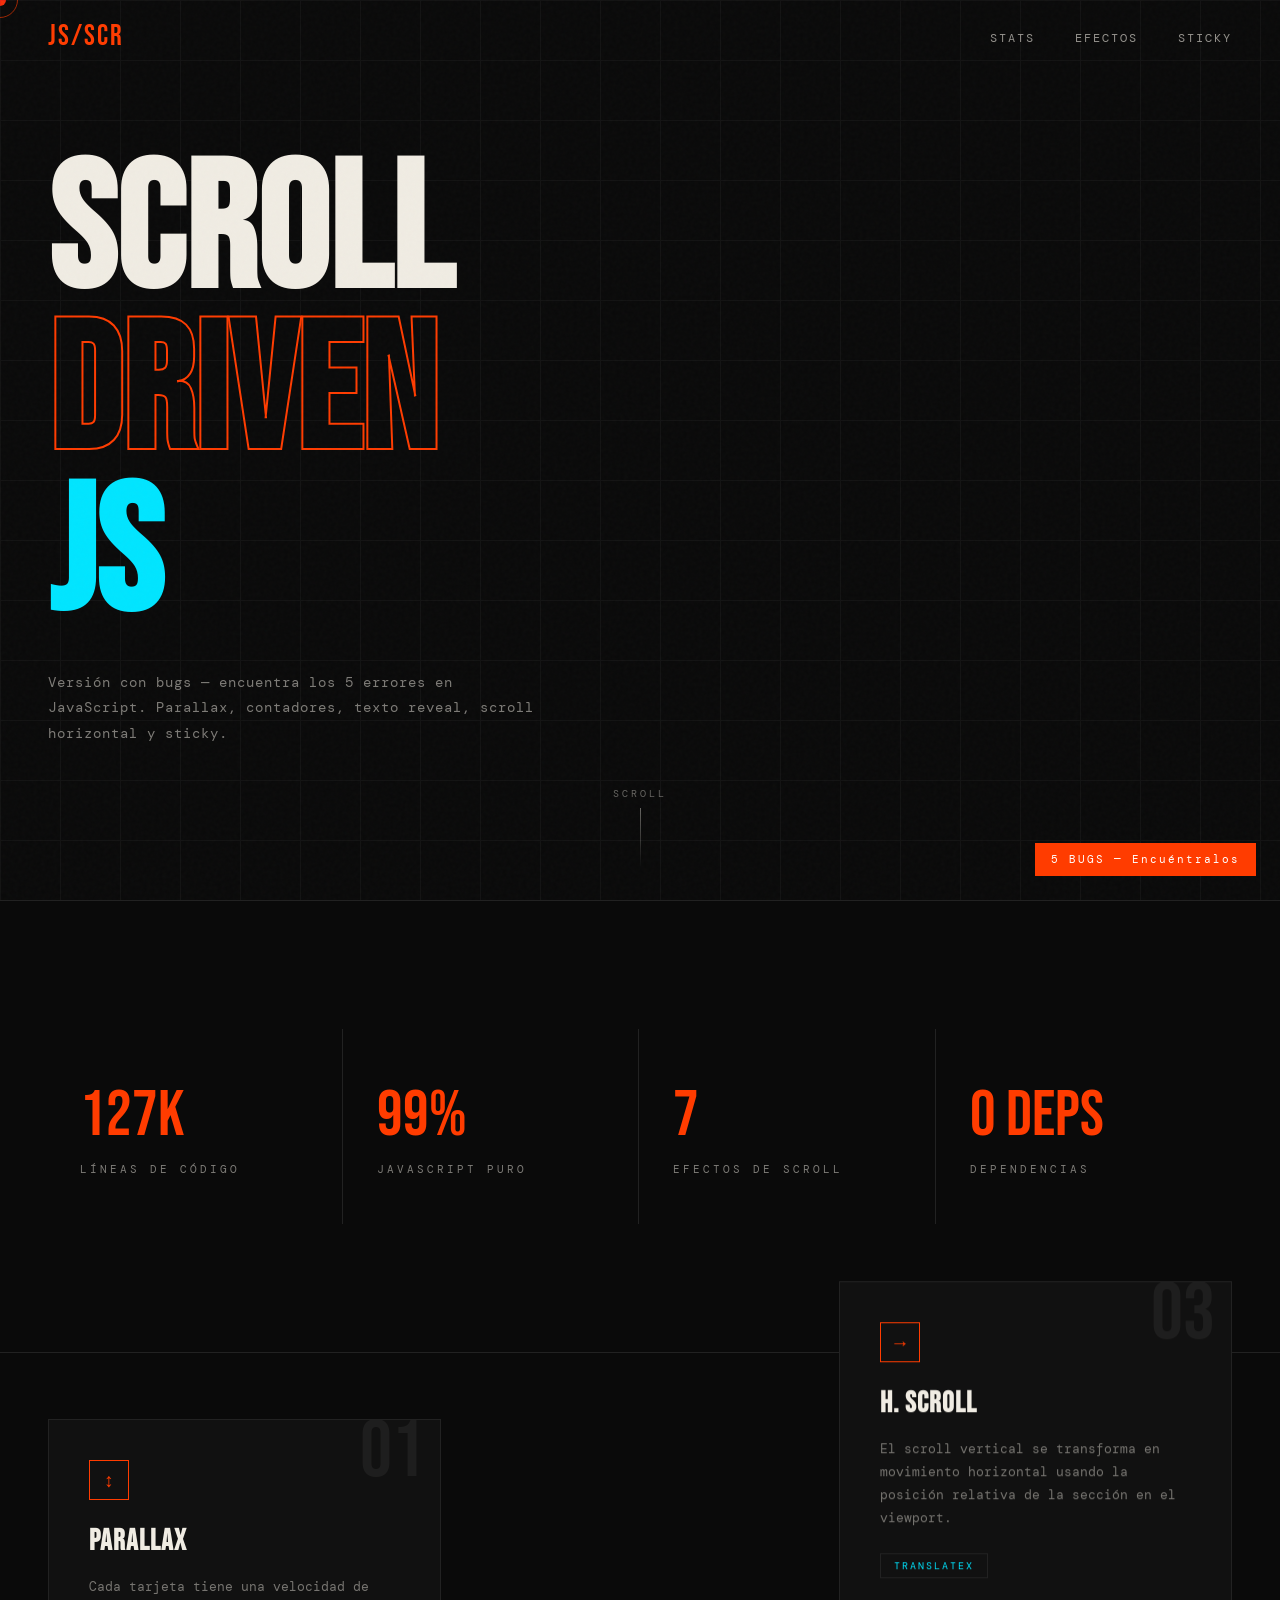
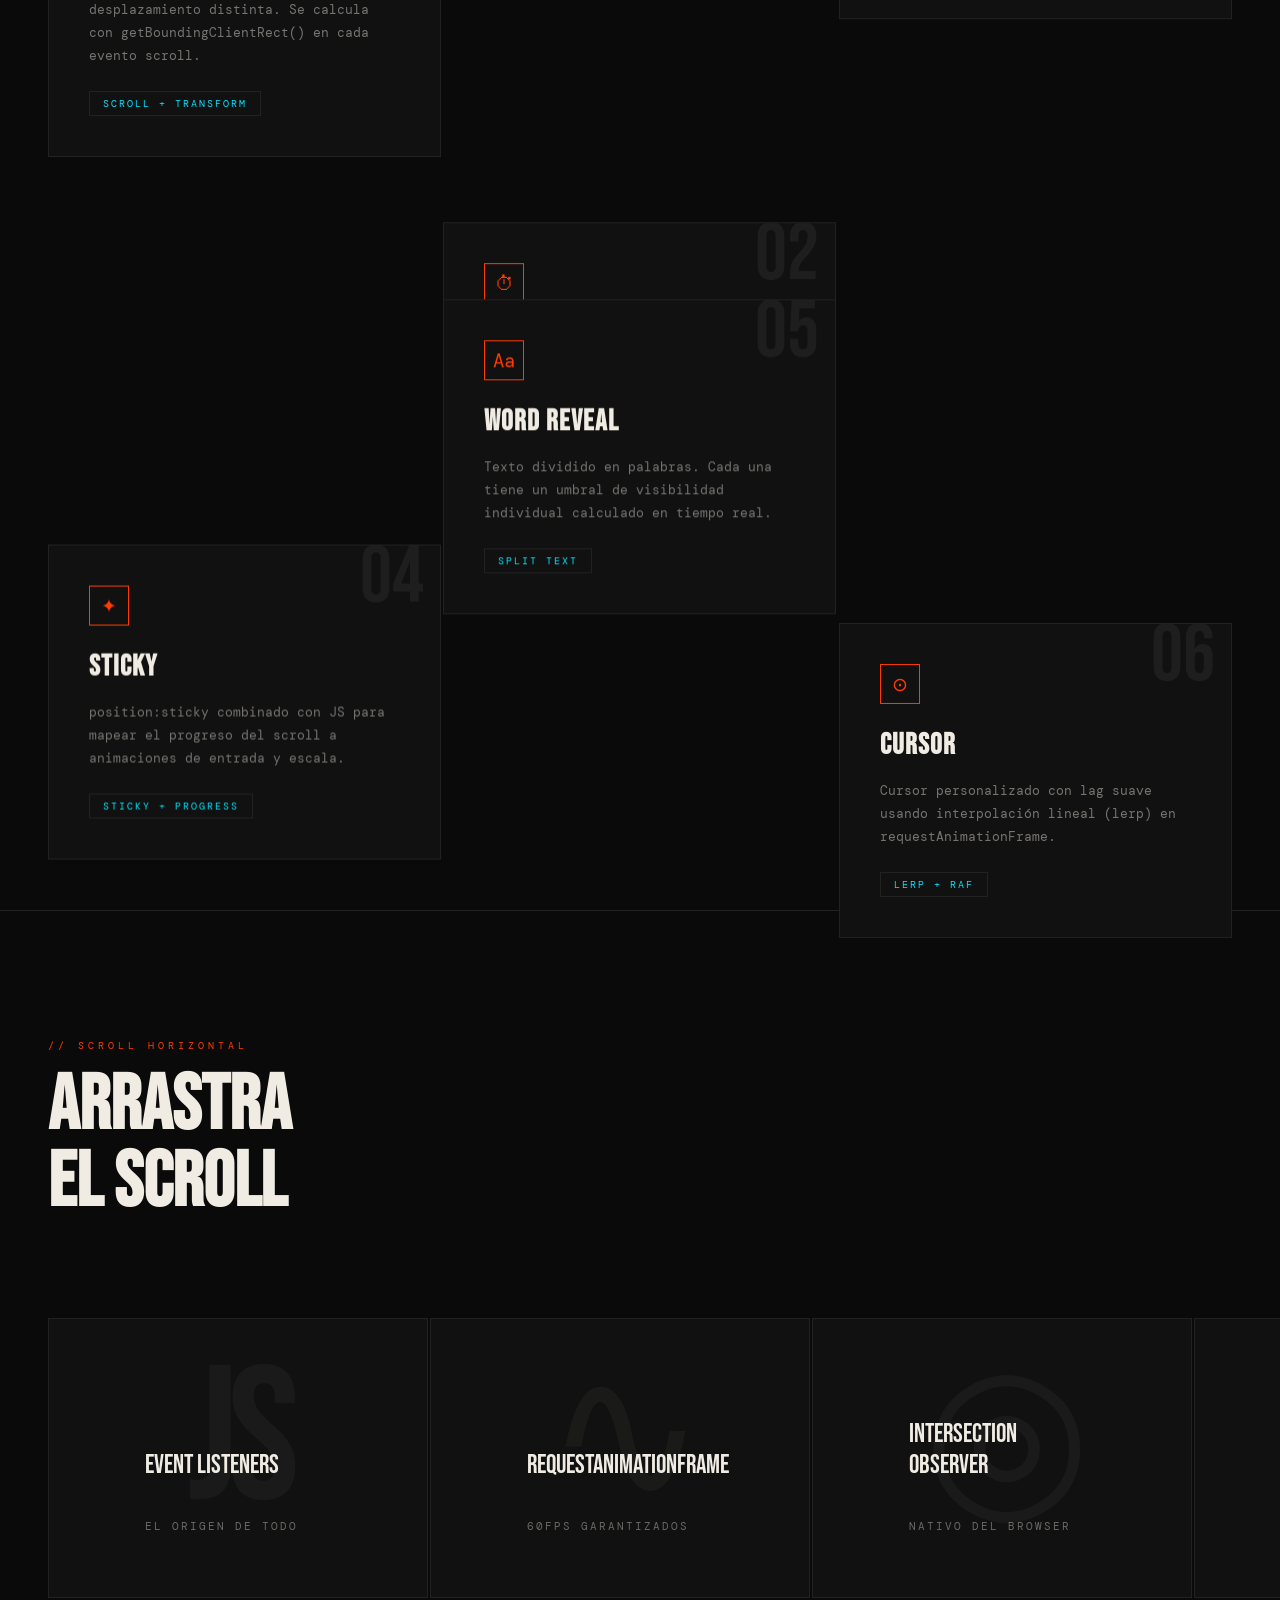
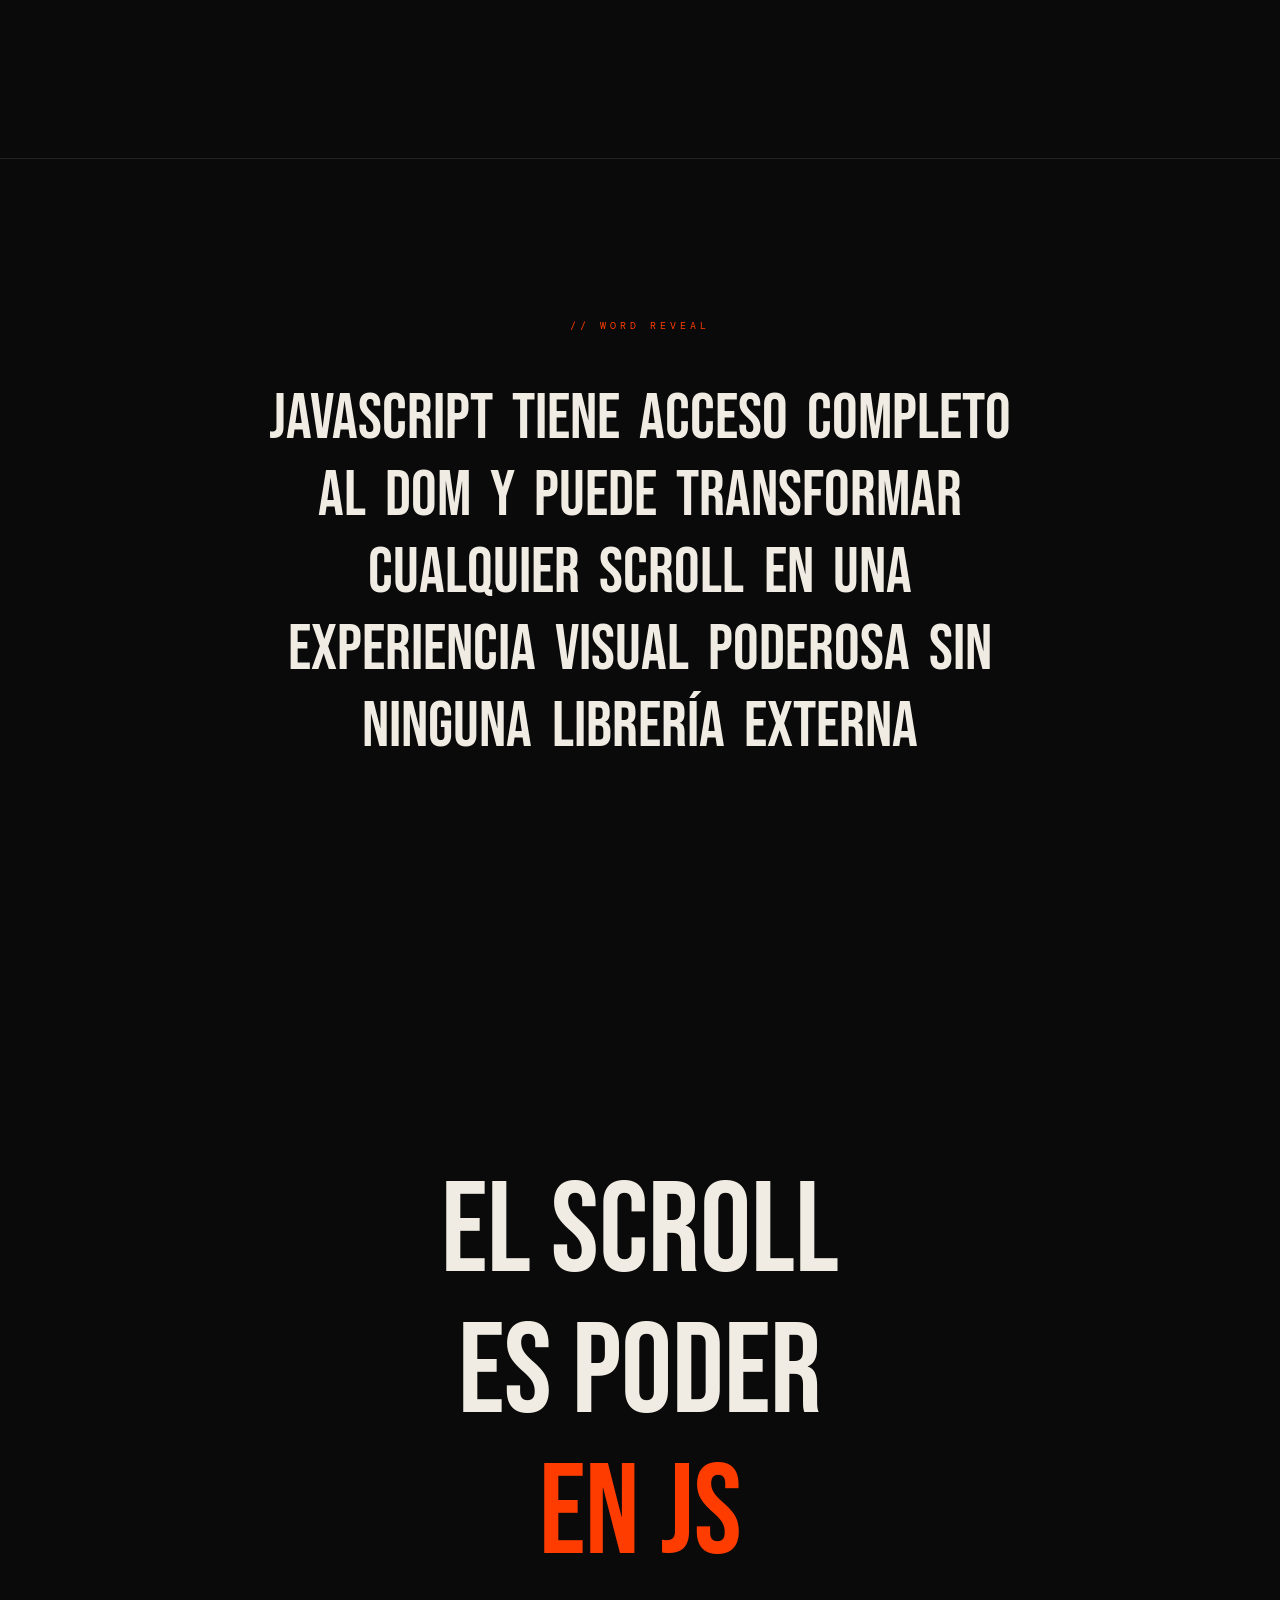
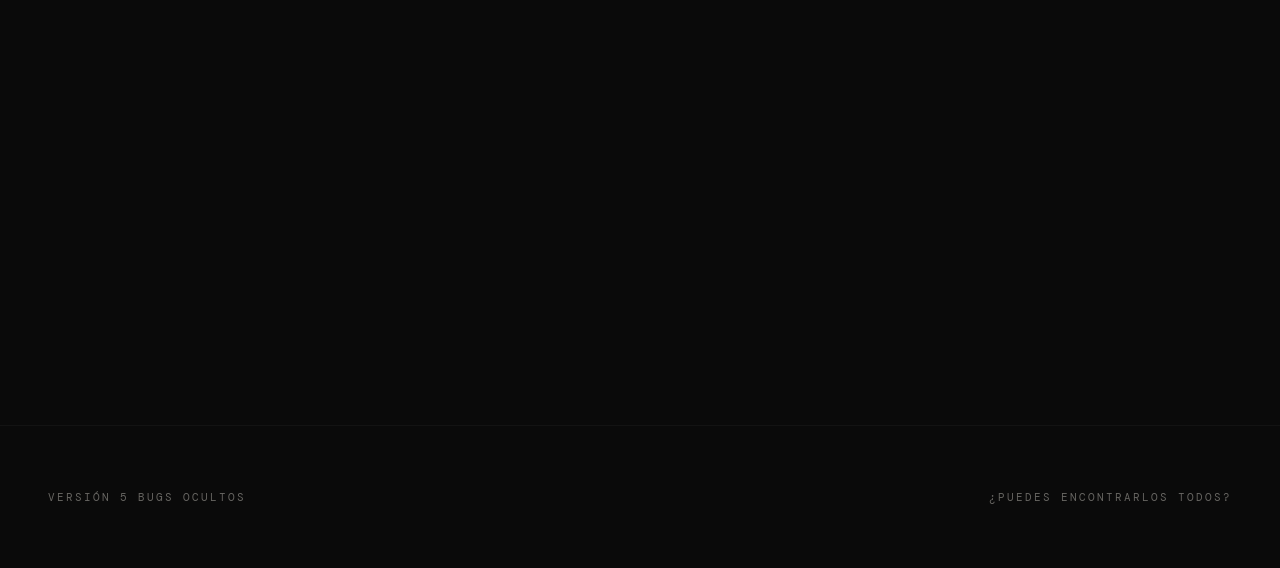
==== Debuggeo/index.html @ 30d0ae2c "AddFiles" ====
<!doctype html>
<html lang="es">
  <head>
    <meta charset="UTF-8" />
    <meta name="viewport" content="width=device-width, initial-scale=1.0" />
    <title>JS Scroll — Versión con Bugs</title>
    <link rel="stylesheet" href="style.css" />
    <link
      href="https://fonts.googleapis.com/css2?family=Bebas+Neue&family=DM+Mono:wght@300;400;500&display=swap"
      rel="stylesheet"
    />
  </head>
  <body>
    <div id="cursor"></div>
    <div id="cursor-ring"></div>
    <div id="progress-bar"></div>
    <div class="bug-badge">5 BUGS — Encuéntralos</div>

    <nav id="nav">
      <div class="nav-logo">JS/SCR</div>
      <div class="nav-links">
        <a href="#counters">Stats</a>
        <a href="#cards-section">Efectos</a>
        <a href="#sticky-section">Sticky</a>
      </div>
    </nav>

    <section id="hero">
      <div class="hero-bg-grid"></div>
      <h1 class="hero-title">
        <span class="line-1">SCROLL</span>
        <span class="line-2">DRIVEN</span>
        <span class="line-3">JS</span>
      </h1>
      <p class="hero-sub">
        Versión con bugs — encuentra los 5 errores en JavaScript. Parallax,
        contadores, texto reveal, scroll horizontal y sticky.
      </p>
      <div class="hero-scroll-hint">scroll</div>
    </section>

    <section id="counters">
      <div class="counter-item" data-target="128" data-suffix="K">
        <span class="counter-num">0</span>
        <span class="counter-label">Líneas de código</span>
      </div>
      <div class="counter-item" data-target="99" data-suffix="%">
        <span class="counter-num">0</span>
        <span class="counter-label">JavaScript puro</span>
      </div>
      <div class="counter-item" data-target="7" data-suffix="">
        <span class="counter-num">0</span>
        <span class="counter-label">Efectos de scroll</span>
      </div>
      <div class="counter-item" data-target="0" data-suffix=" deps">
        <span class="counter-num">0</span>
        <span class="counter-label">Dependencias</span>
      </div>
    </section>

    <section id="cards-section">
      <p class="section-label">// técnicas</p>
      <h2 class="section-title">LO QUE<br />VES AQUÍ</h2>
      <div class="cards-grid">
        <div class="card" data-parallax="-0.15">
          <span class="card-num">01</span>
          <div class="card-icon">↕</div>
          <h3 class="card-title">PARALLAX</h3>
          <p class="card-text">
            Cada tarjeta tiene una velocidad de desplazamiento distinta. Se
            calcula con getBoundingClientRect() en cada evento scroll.
          </p>
          <span class="card-tag">scroll + transform</span>
        </div>
        <div class="card" data-parallax="0.1">
          <span class="card-num">02</span>
          <div class="card-icon">⏱</div>
          <h3 class="card-title">CONTADORES</h3>
          <p class="card-text">
            Intersection Observer detecta cuando el elemento entra al viewport y
            dispara una animación de conteo con easing.
          </p>
          <span class="card-tag">IntersectionObserver</span>
        </div>
        <div class="card" data-parallax="-0.2">
          <span class="card-num">03</span>
          <div class="card-icon">→</div>
          <h3 class="card-title">H. SCROLL</h3>
          <p class="card-text">
            El scroll vertical se transforma en movimiento horizontal usando la
            posición relativa de la sección en el viewport.
          </p>
          <span class="card-tag">translateX</span>
        </div>

        <div class="card" data-parallax="0.05">
          <span class="card-num">04</span>
          <div class="card-icon">✦</div>
          <h3 class="card-title">STICKY</h3>
          <p class="card-text">
            position:sticky combinado con JS para mapear el progreso del scroll
            a animaciones de entrada y escala.
          </p>
          <span class="card-tag">sticky + progress</span>
        </div>

        <div class="card" data-parallax="-0.08">
          <span class="card-num">05</span>
          <div class="card-icon">Aa</div>
          <h3 class="card-title">WORD REVEAL</h3>
          <p class="card-text">
            Texto dividido en palabras. Cada una tiene un umbral de visibilidad
            individual calculado en tiempo real.
          </p>
          <span class="card-tag">split text</span>
        </div>
        <div class="card" data-parallax="0.18">
          <span class="card-num">06</span>
          <div class="card-icon">⊙</div>
          <h3 class="card-title">CURSOR</h3>
          <p class="card-text">
            Cursor personalizado con lag suave usando interpolación lineal
            (lerp) en requestAnimationFrame.
          </p>
          <span class="card-tag">lerp + RAF</span>
        </div>
      </div>
    </section>

    <section id="horizontal-section">
      <div>
        <p class="section-label">// scroll horizontal</p>
        <h2 class="section-title">ARRASTRA<br />EL SCROLL</h2>
      </div>
      <div class="h-scroll-container" id="hscroll">
        <div class="h-card">
          <div class="h-card-bg">JS</div>
          <div class="h-card-title">EVENT LISTENERS</div>
          <div class="h-card-sub">El origen de todo</div>
        </div>
        <div class="h-card">
          <div class="h-card-bg">∿</div>
          <div class="h-card-title">REQUESTANIMATIONFRAME</div>
          <div class="h-card-sub">60fps garantizados</div>
        </div>
        <div class="h-card">
          <div class="h-card-bg">◎</div>
          <div class="h-card-title">INTERSECTION OBSERVER</div>
          <div class="h-card-sub">Nativo del browser</div>
        </div>
        <div class="h-card">
          <div class="h-card-bg">XY</div>
          <div class="h-card-title">getBoundingClientRect</div>
          <div class="h-card-sub">Posición exacta</div>
        </div>
        <div class="h-card">
          <div class="h-card-bg">⟳</div>
          <div class="h-card-title">LERP INTERPOLATION</div>
          <div class="h-card-sub">Movimiento suave</div>
        </div>
        <div class="h-card">
          <div class="h-card-bg">%</div>
          <div class="h-card-title">SCROLL PROGRESS</div>
          <div class="h-card-sub">0 → 1 normalizado</div>
        </div>
        <div class="h-card">
          <div class="h-card-bg">CSS</div>
          <div class="h-card-title">CSS CUSTOM PROPS</div>
          <div class="h-card-sub">JS → CSS variables</div>
        </div>
      </div>
    </section>

    <section id="reveal-section">
      <p class="section-label" style="margin-bottom: 3rem">// word reveal</p>
      <div id="reveal-text"></div>
    </section>

    <section id="sticky-section">
      <div class="sticky-inner">
        <div class="sticky-bg-circle" id="sticky-circle"></div>
        <div class="sticky-text">
          <span class="sticky-line" id="sline1">EL SCROLL</span>
          <span class="sticky-line" id="sline2">ES PODER</span>
          <span class="sticky-line" id="sline3" style="color: var(--accent)"
            >EN JS</span
          >
        </div>
      </div>
    </section>

    <footer>
      <span>Versión 5 bugs ocultos</span>
      <span>¿Puedes encontrarlos todos?</span>
    </footer>

    <script src="script.js"></script>
  </body>
</html>
---- Debuggeo/style.css ----
:root {
    --bg: #0a0a0a;
    --fg: #f0ece3;
    --accent: #ff3c00;
    --accent2: #00e5ff;
    --card: #111;
    --border: #222;
    --mono: 'DM Mono', monospace;
    --display: 'Bebas Neue', sans-serif;
}

*,
*::before,
*::after {
    box-sizing: border-box;
    margin: 0;
    padding: 0;
}

html {
    scroll-behavior: smooth;
}

body {
    background: var(--bg);
    color: var(--fg);
    font-family: var(--mono);
    font-size: 14px;
    overflow-x: hidden;
    cursor: none;
}

#cursor {
    position: fixed;
    width: 12px;
    height: 12px;
    background: var(--accent);
    border-radius: 50%;
    pointer-events: none;
    z-index: 9999;
    transform: translate(-50%, -50%);
    transition: width 0.2s, height 0.2s, background 0.2s;
    mix-blend-mode: difference;
}

#cursor-ring {
    position: fixed;
    width: 36px;
    height: 36px;
    border: 1px solid var(--accent);
    border-radius: 50%;
    pointer-events: none;
    z-index: 9998;
    transform: translate(-50%, -50%);
    transition: all 0.12s ease-out;
    opacity: 0.6;
}

::-webkit-scrollbar {
    width: 3px;
}

::-webkit-scrollbar-track {
    background: var(--bg);
}

::-webkit-scrollbar-thumb {
    background: var(--accent);
}

#progress-bar {
    position: fixed;
    top: 0;
    left: 0;
    height: 3px;
    width: 0%;
    background: linear-gradient(90deg, var(--accent), var(--accent2));
    z-index: 1000;
    transition: width 0.05s linear;
}

nav {
    position: fixed;
    top: 0;
    left: 0;
    right: 0;
    padding: 1.2rem 3rem;
    display: flex;
    justify-content: space-between;
    align-items: center;
    z-index: 100;
    transition: background 0.4s, backdrop-filter 0.4s;
}

nav.scrolled {
    background: rgba(10, 10, 10, 0.85);
    backdrop-filter: blur(12px);
    border-bottom: 1px solid var(--border);
}

.nav-logo {
    font-family: var(--display);
    font-size: 1.8rem;
    letter-spacing: 2px;
    color: var(--accent);
}

.nav-links a {
    color: var(--fg);
    text-decoration: none;
    margin-left: 2rem;
    font-size: 0.75rem;
    letter-spacing: 2px;
    text-transform: uppercase;
    opacity: 0.6;
    transition: opacity 0.2s;
}

.nav-links a:hover {
    opacity: 1;
}

#hero {
    height: 100vh;
    display: flex;
    flex-direction: column;
    justify-content: center;
    padding: 0 3rem;
    position: relative;
    overflow: hidden;
}

#horizontal-section div {
    padding: 0 3rem 2rem;
}

.hero-bg-grid {
    position: absolute;
    inset: 0;
    background-image:
        linear-gradient(var(--border) 1px, transparent 1px),
        linear-gradient(90deg, var(--border) 1px, transparent 1px);
    background-size: 60px 60px;
    opacity: 0.4;
}

.hero-title {
    font-family: var(--display);
    font-size: clamp(5rem, 14vw, 14rem);
    line-height: 0.9;
    position: relative;
    z-index: 1;
    will-change: transform;
}

.hero-title span {
    display: block;
}

.hero-title .line-1 {
    color: var(--fg);
}

.hero-title .line-2 {
    color: var(--accent);
    -webkit-text-stroke: 2px var(--accent);
    color: transparent;
}

.hero-title .line-3 {
    color: var(--accent2);
}

.hero-sub {
    position: relative;
    z-index: 1;
    margin-top: 2rem;
    max-width: 500px;
    opacity: 0.5;
    line-height: 1.8;
    letter-spacing: 1px;
}

.hero-scroll-hint {
    position: absolute;
    bottom: 2rem;
    left: 50%;
    transform: translateX(-50%);
    display: flex;
    flex-direction: column;
    align-items: center;
    gap: 0.5rem;
    opacity: 0.4;
    font-size: 0.65rem;
    letter-spacing: 3px;
    text-transform: uppercase;
    animation: bounce 2s infinite;
    z-index: 1;
}

.hero-scroll-hint::after {
    content: '';
    width: 1px;
    height: 60px;
    background: linear-gradient(var(--fg), transparent);
}

@keyframes bounce {

    0%,
    100% {
        transform: translateX(-50%) translateY(0);
    }

    50% {
        transform: translateX(-50%) translateY(8px);
    }
}

#counters {
    padding: 8rem 3rem;
    display: grid;
    grid-template-columns: repeat(4, 1fr);
    gap: 2px;
    border-top: 1px solid var(--border);
    border-bottom: 1px solid var(--border);
}

.counter-item {
    padding: 3rem 2rem;
    border-right: 1px solid var(--border);
    opacity: 0;
    transform: translateY(40px);
    transition: opacity 0.6s, transform 0.6s;
}

.counter-item:last-child {
    border-right: none;
}

.counter-item.visible {
    opacity: 1;
    transform: translateY(0);
}

.counter-num {
    font-family: var(--display);
    font-size: 4rem;
    color: var(--accent);
    display: block;
}

.counter-label {
    font-size: 0.7rem;
    letter-spacing: 3px;
    text-transform: uppercase;
    opacity: 0.5;
    margin-top: 0.5rem;
    display: block;
}

#cards-section {
    padding: 8rem 3rem;
    position: relative;
}

.section-label {
    font-size: 0.65rem;
    letter-spacing: 4px;
    text-transform: uppercase;
    color: var(--accent);
    margin-bottom: 1rem;
}

.section-title {
    font-family: var(--display);
    font-size: clamp(2.5rem, 6vw, 5rem);
    line-height: 1;
    margin-bottom: 4rem;
}

.cards-grid {
    display: grid;
    grid-template-columns: repeat(3, 1fr);
    gap: 2px;
}

.card {
    background: var(--card);
    border: 1px solid var(--border);
    padding: 2.5rem;
    position: relative;
    overflow: hidden;
    will-change: transform;
    transition: border-color 0.3s;
}

.card::before {
    content: '';
    position: absolute;
    inset: 0;
    background: linear-gradient(135deg, var(--accent) 0%, transparent 60%);
    opacity: 0;
    transition: opacity 0.4s;
}

.card:hover {
    border-color: var(--accent);
}

.card:hover::before {
    opacity: 0.05;
}

.card-num {
    font-family: var(--display);
    font-size: 5rem;
    opacity: 0.06;
    position: absolute;
    top: -0.5rem;
    right: 1rem;
    line-height: 1;
}

.card-icon {
    width: 40px;
    height: 40px;
    border: 1px solid var(--accent);
    display: flex;
    align-items: center;
    justify-content: center;
    color: var(--accent);
    font-size: 1.2rem;
    margin-bottom: 1.5rem;
}

.card-title {
    font-family: var(--display);
    font-size: 1.8rem;
    margin-bottom: 1rem;
    letter-spacing: 1px;
}

.card-text {
    opacity: 0.45;
    line-height: 1.8;
    font-size: 0.8rem;
}

.card-tag {
    display: inline-block;
    margin-top: 1.5rem;
    padding: 0.3rem 0.8rem;
    border: 1px solid var(--border);
    font-size: 0.65rem;
    letter-spacing: 2px;
    text-transform: uppercase;
    color: var(--accent2);
}

#horizontal-section {
    padding: 8rem 0;
    overflow: hidden;
    border-top: 1px solid var(--border);
    border-bottom: 1px solid var(--border);
}

.h-scroll-container {
    display: flex;
    gap: 2px;
    will-change: transform;
}

.h-card {
    flex: 0 0 380px;
    height: 280px;
    background: var(--card);
    border: 1px solid var(--border);
    display: flex;
    flex-direction: column;
    justify-content: flex-end;
    padding: 2rem;
    position: relative;
    overflow: hidden;
}

.h-card-bg {
    position: absolute;
    inset: 0;
    font-family: var(--display);
    font-size: 12rem;
    display: flex;
    align-items: center;
    justify-content: center;
    opacity: 0.04;
    letter-spacing: -10px;
    line-height: 1;
}

.h-card-title {
    font-family: var(--display);
    font-size: 1.6rem;
    position: relative;
    z-index: 1;
}

.h-card-sub {
    font-size: 0.7rem;
    letter-spacing: 2px;
    opacity: 0.4;
    margin-top: 0.4rem;
    position: relative;
    z-index: 1;
    text-transform: uppercase;
}

#reveal-section {
    padding: 10rem 3rem;
    max-width: 900px;
    margin: 0 auto;
    text-align: center;
}

.reveal-word {
    display: inline-block;
    font-family: var(--display);
    font-size: clamp(2rem, 5vw, 4.5rem);
    opacity: 0.1;
    transform: translateY(20px);
    transition: opacity 0.5s, transform 0.5s, color 0.5s;
    margin: 0 0.15em;
}

.reveal-word.lit {
    opacity: 1;
    transform: translateY(0);
    color: var(--fg);
}

.reveal-word.lit.highlight {
    color: var(--accent);
}

#sticky-section {
    height: 300vh;
    position: relative;
}

.sticky-inner {
    position: sticky;
    top: 0;
    height: 100vh;
    display: flex;
    align-items: center;
    justify-content: center;
    overflow: hidden;
}

.sticky-text {
    font-family: var(--display);
    font-size: clamp(3rem, 10vw, 9rem);
    text-align: center;
    line-height: 1.1;
    position: relative;
    z-index: 1;
}

.sticky-line {
    display: block;
    transform: translateX(-120px);
    opacity: 0;
    transition: transform 0.8s cubic-bezier(0.16, 1, 0.3, 1), opacity 0.8s;
}

.sticky-line:nth-child(2) {
    transform: translateX(120px);
    transition-delay: 0.1s;
}

.sticky-line:nth-child(3) {
    transition-delay: 0.2s;
}

.sticky-line.in {
    transform: translateX(0);
    opacity: 1;
}

.sticky-bg-circle {
    position: absolute;
    width: 600px;
    height: 600px;
    border-radius: 50%;
    background: radial-gradient(circle, rgba(255, 60, 0, 0.08) 0%, transparent 70%);
    pointer-events: none;
    transform: scale(0);
    transition: transform 1s cubic-bezier(0.34, 1.56, 0.64, 1);
}

.sticky-bg-circle.grow {
    transform: scale(1);
}

footer {
    padding: 4rem 3rem;
    border-top: 1px solid var(--border);
    display: flex;
    justify-content: space-between;
    align-items: center;
    opacity: 0.4;
    font-size: 0.7rem;
    letter-spacing: 2px;
    text-transform: uppercase;
}

body::after {
    content: '';
    position: fixed;
    inset: 0;
    background-image: url("data:image/svg+xml,%3Csvg viewBox='0 0 256 256' xmlns='http://www.w3.org/2000/svg'%3E%3Cfilter id='noise'%3E%3CfeTurbulence type='fractalNoise' baseFrequency='0.9' numOctaves='4' stitchTiles='stitch'/%3E%3C/filter%3E%3Crect width='100%25' height='100%25' filter='url(%23noise)' opacity='1'/%3E%3C/svg%3E");
    opacity: 0.025;
    pointer-events: none;
    z-index: 9990;
}

/* esta parte aunque se llama bug no es un bug joven aprendiz :) */
.bug-badge {
    position: fixed;
    bottom: 1.5rem;
    right: 1.5rem;
    background: var(--accent);
    color: white;
    font-family: var(--mono);
    font-size: 0.7rem;
    padding: 0.6rem 1rem;
    letter-spacing: 2px;
    z-index: 10000;
    cursor: default;
}

@media (max-width: 768px) {
    #counters {
        grid-template-columns: repeat(2, 1fr);
    }

    .cards-grid {
        grid-template-columns: 1fr;
    }

    nav {
        padding: 1rem 1.5rem;
    }

    #hero,
    #cards-section {
        padding-left: 1.5rem;
        padding-right: 1.5rem;
    }
}
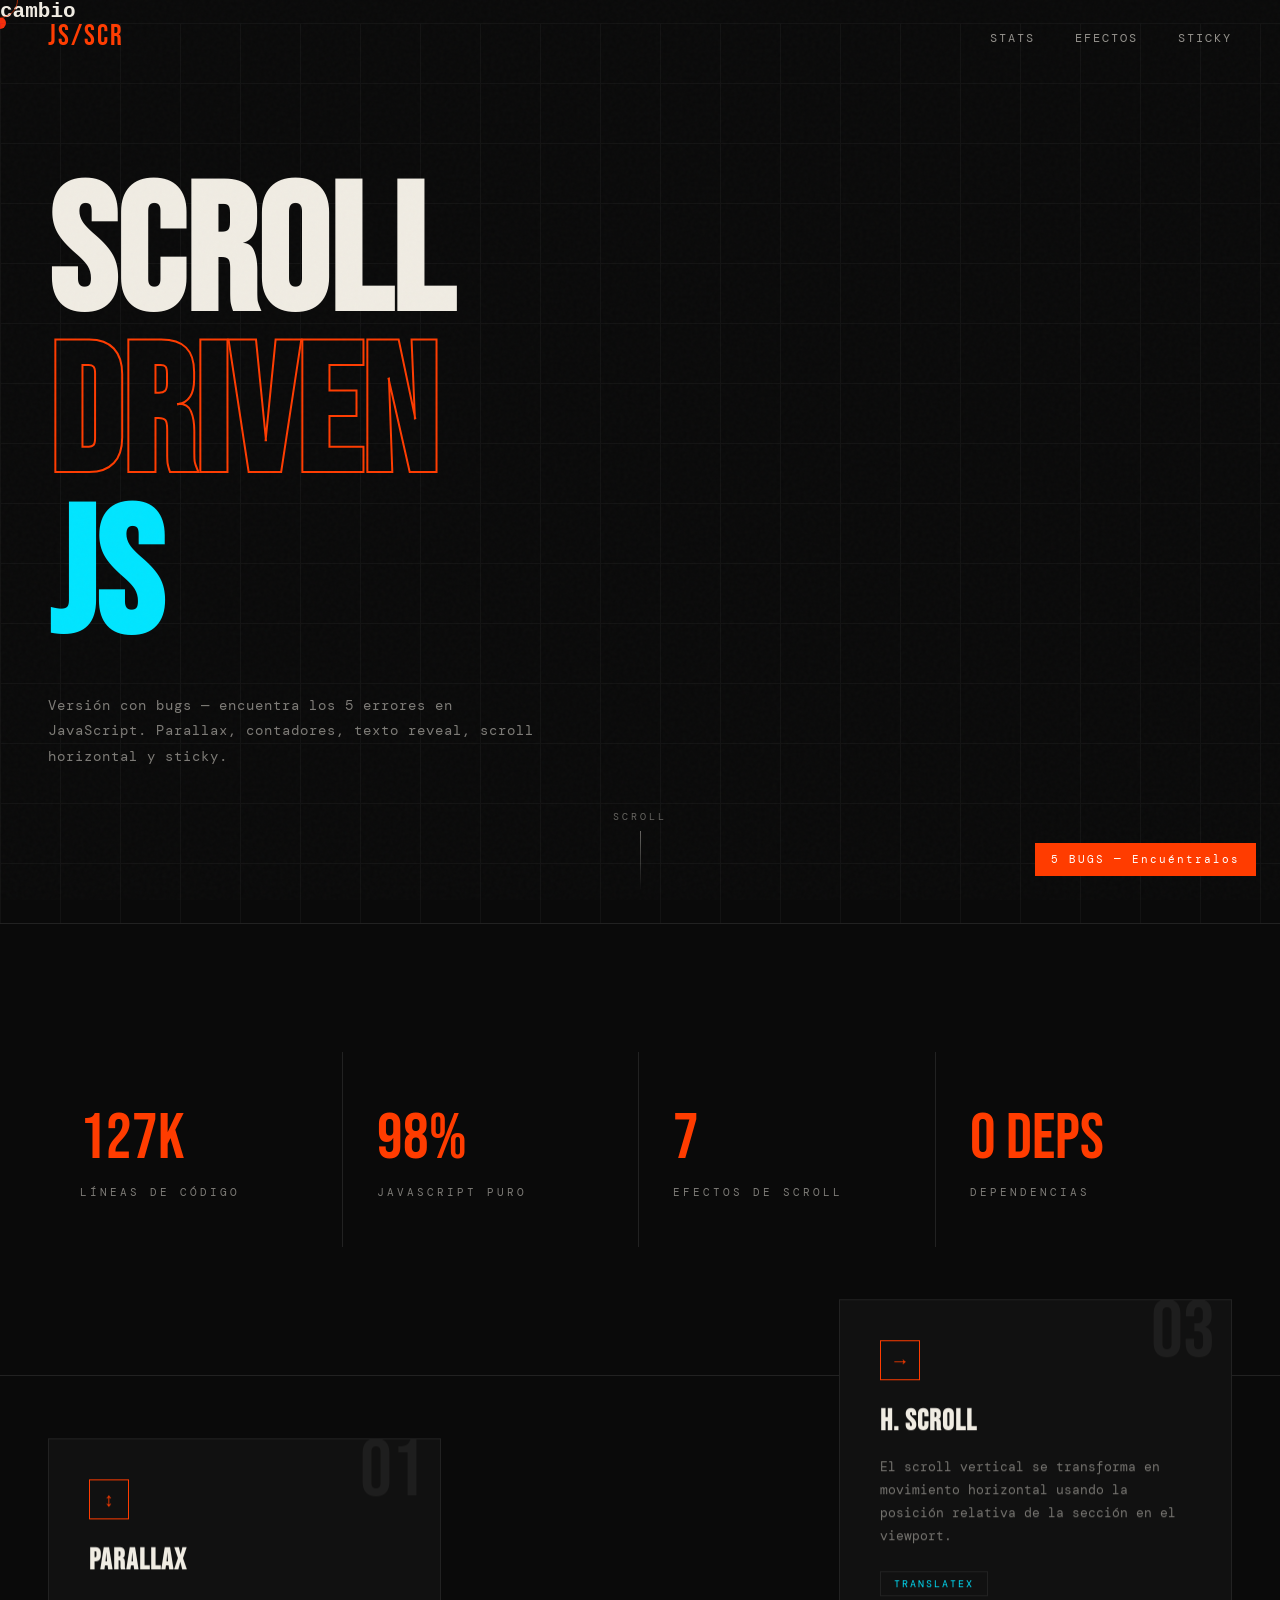
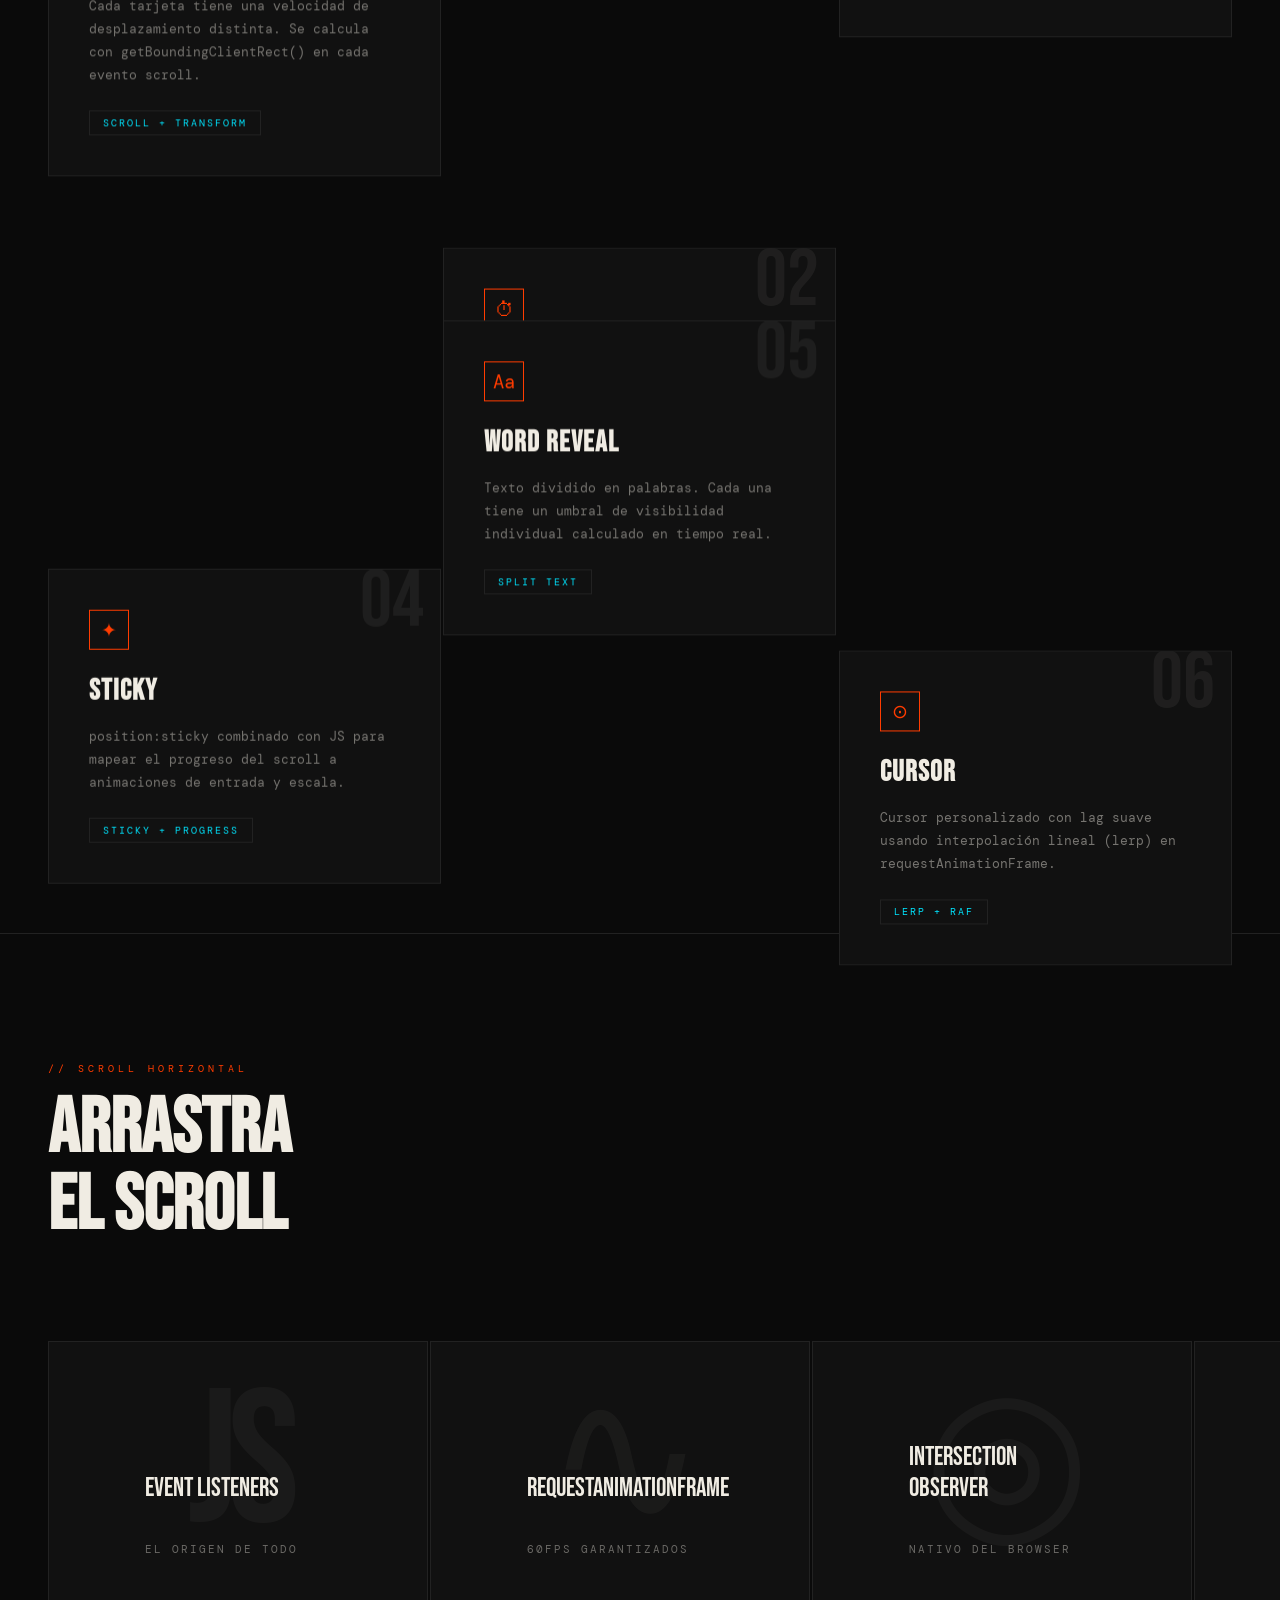
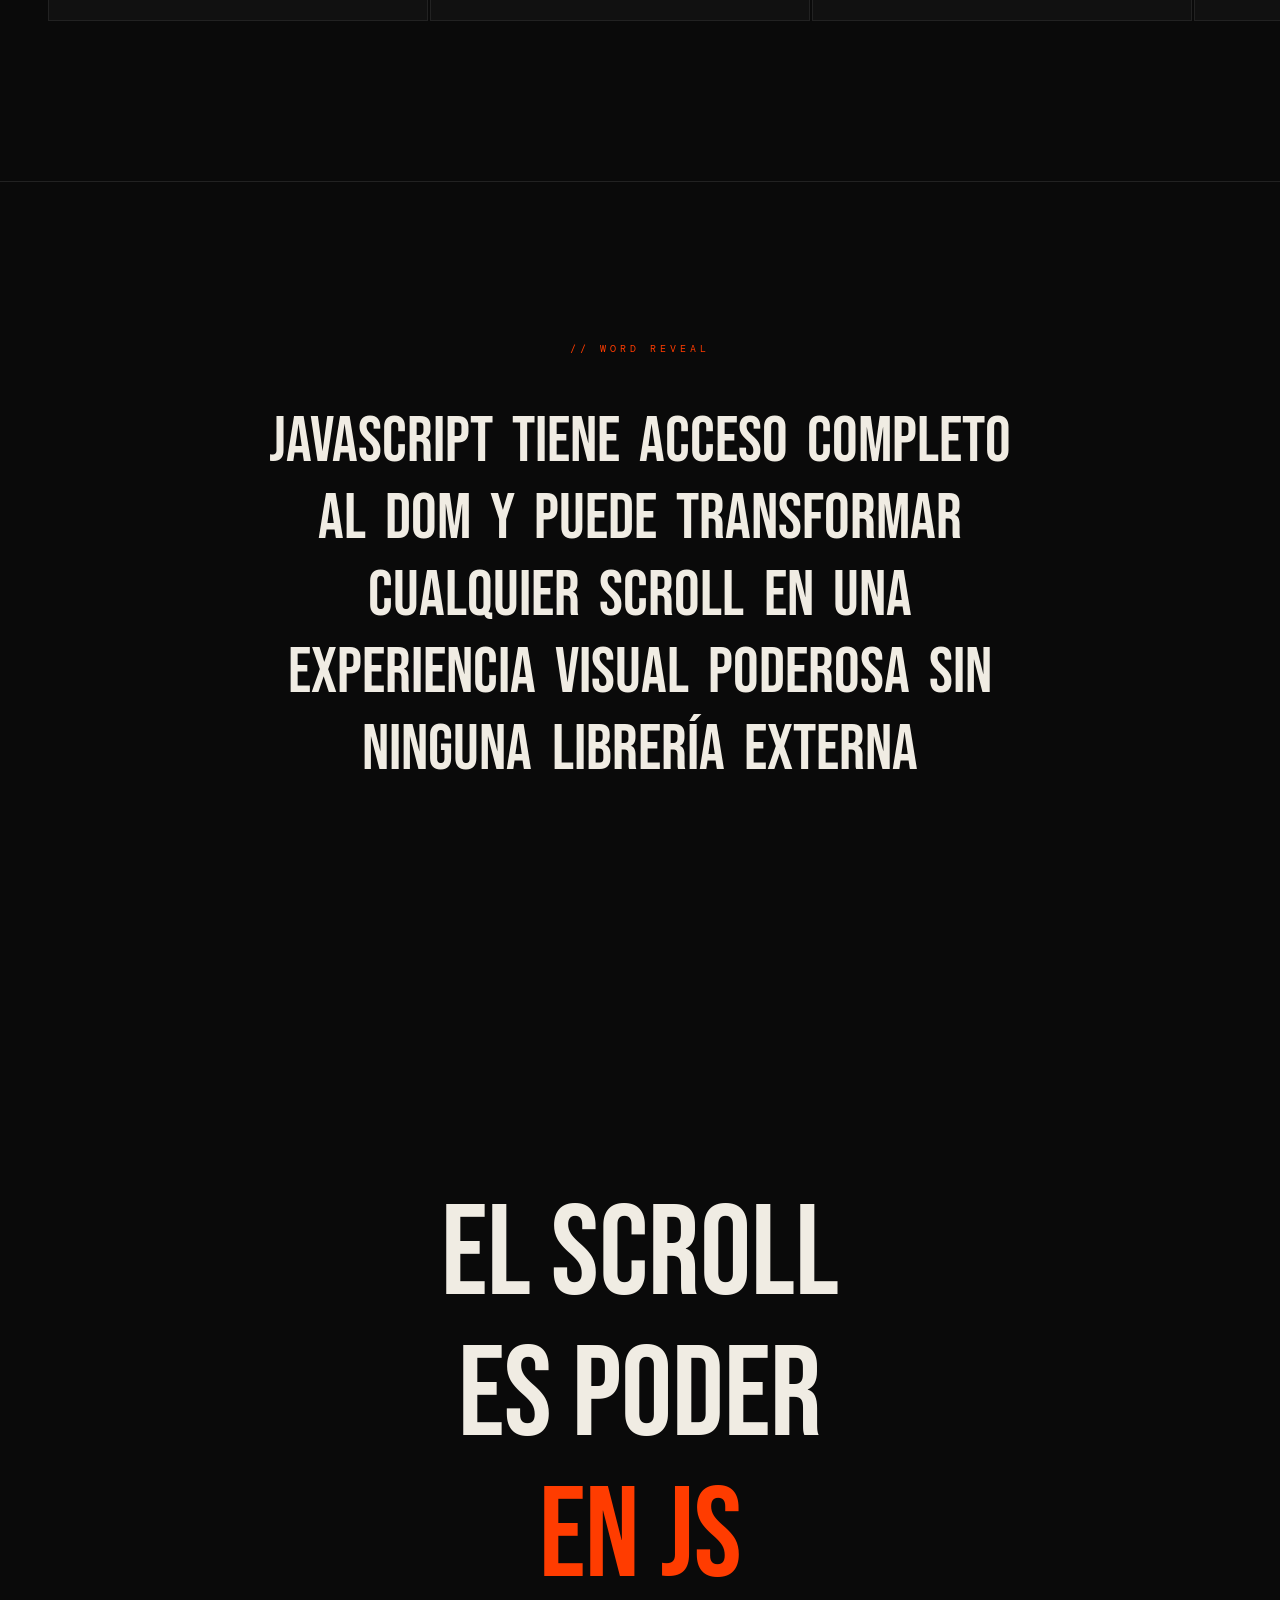
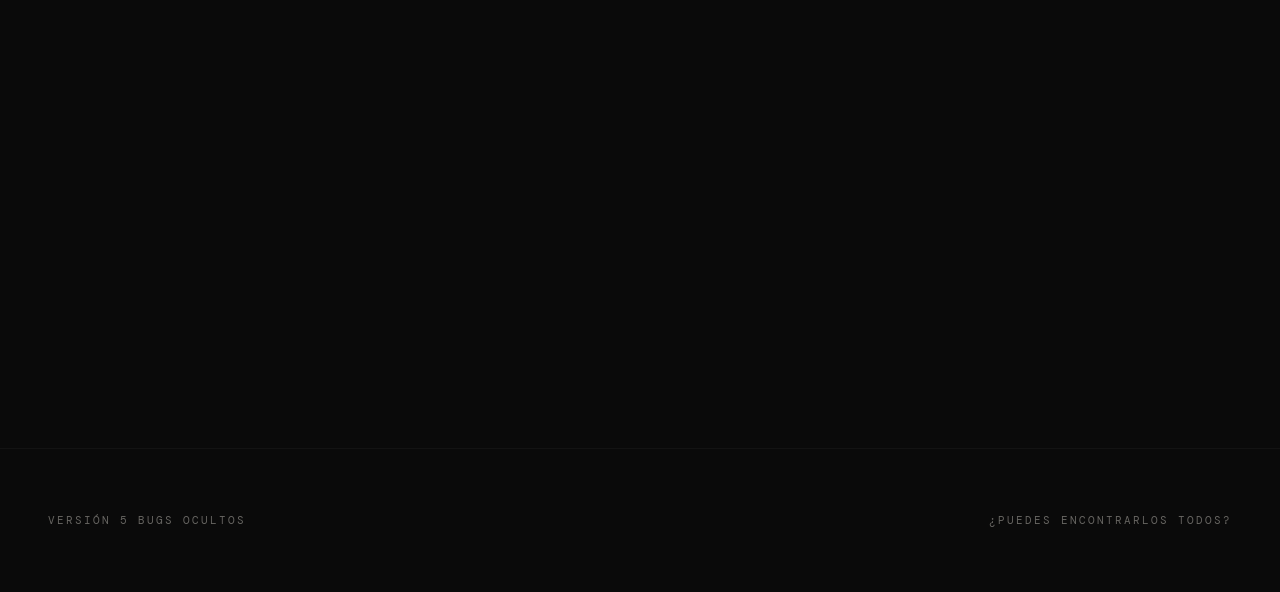
==== commit 4023242e: "Update index.html" ====
--- a/Debuggeo/index.html
+++ b/Debuggeo/index.html
@@ -11,6 +11,11 @@
     />
   </head>
   <body>
+
+
+    <div>
+      <h2>cambio</h2>
+    </div>
     <div id="cursor"></div>
     <div id="cursor-ring"></div>
     <div id="progress-bar"></div>
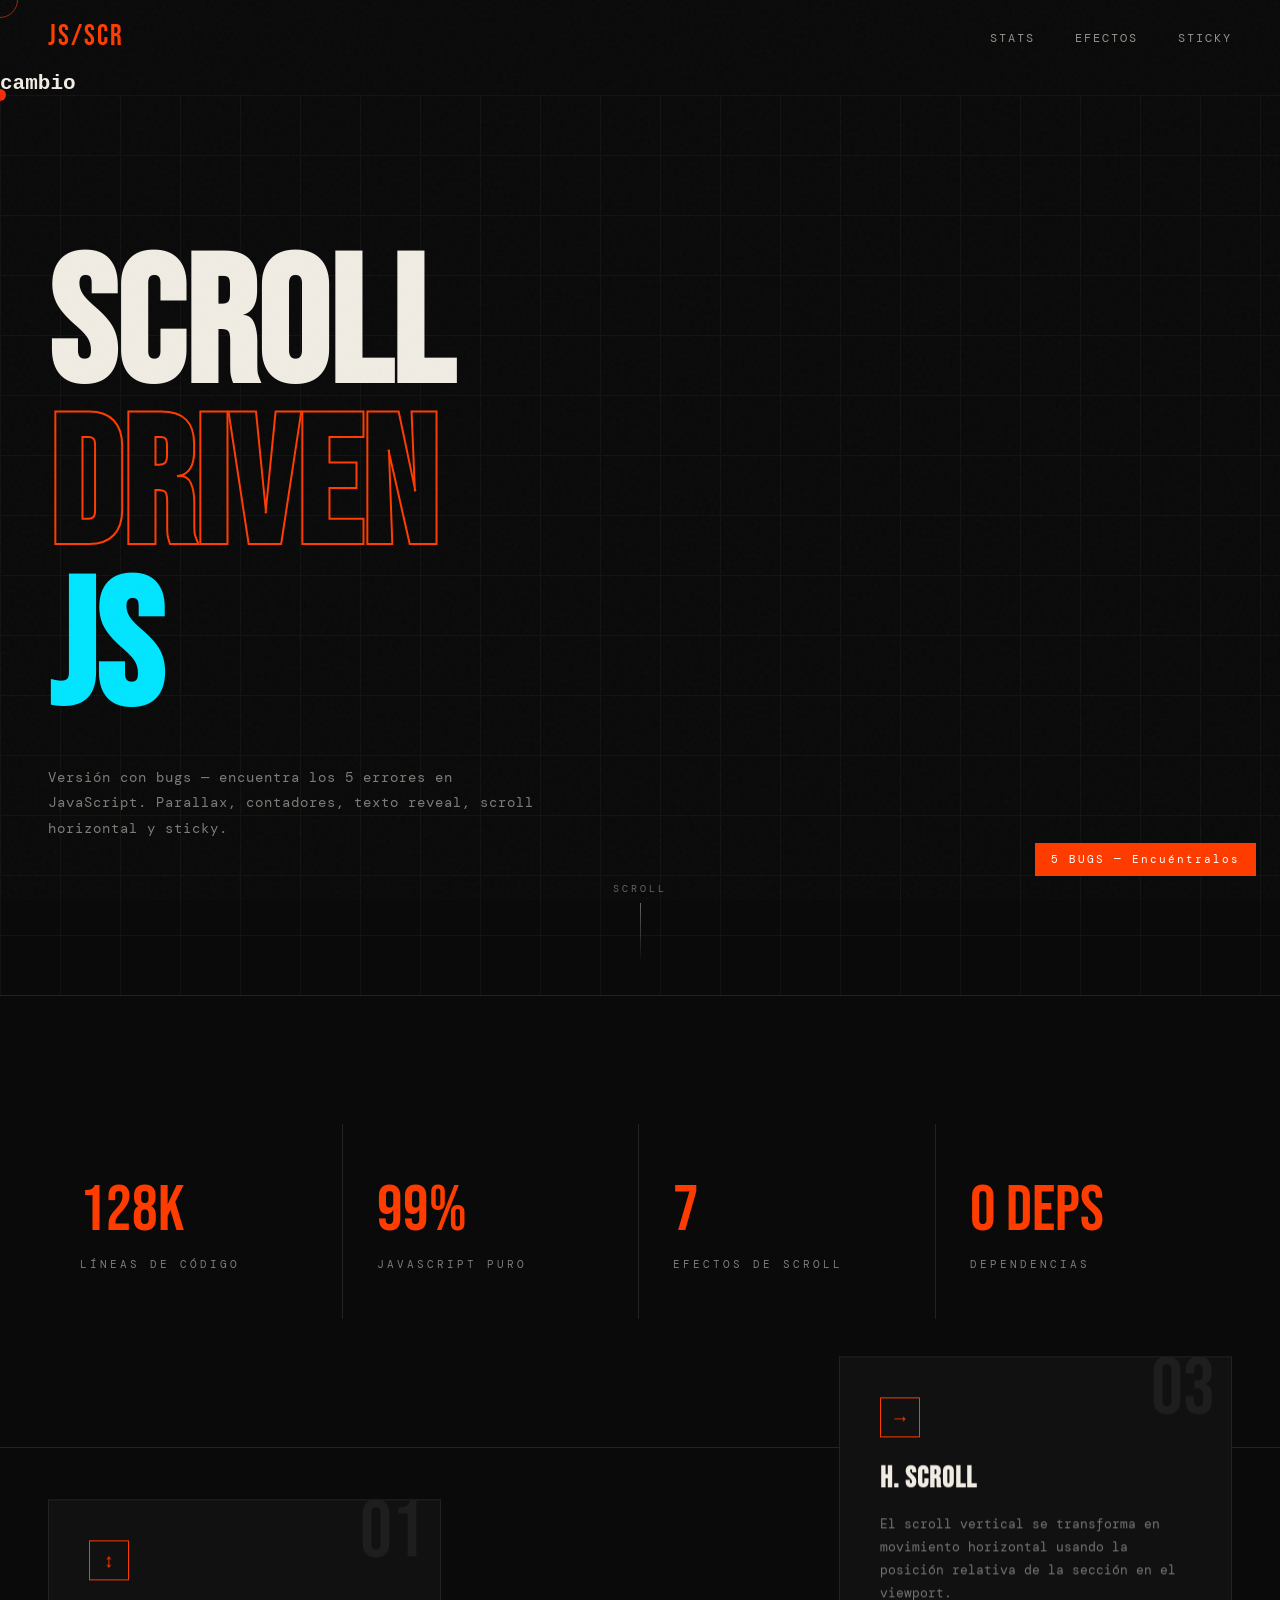
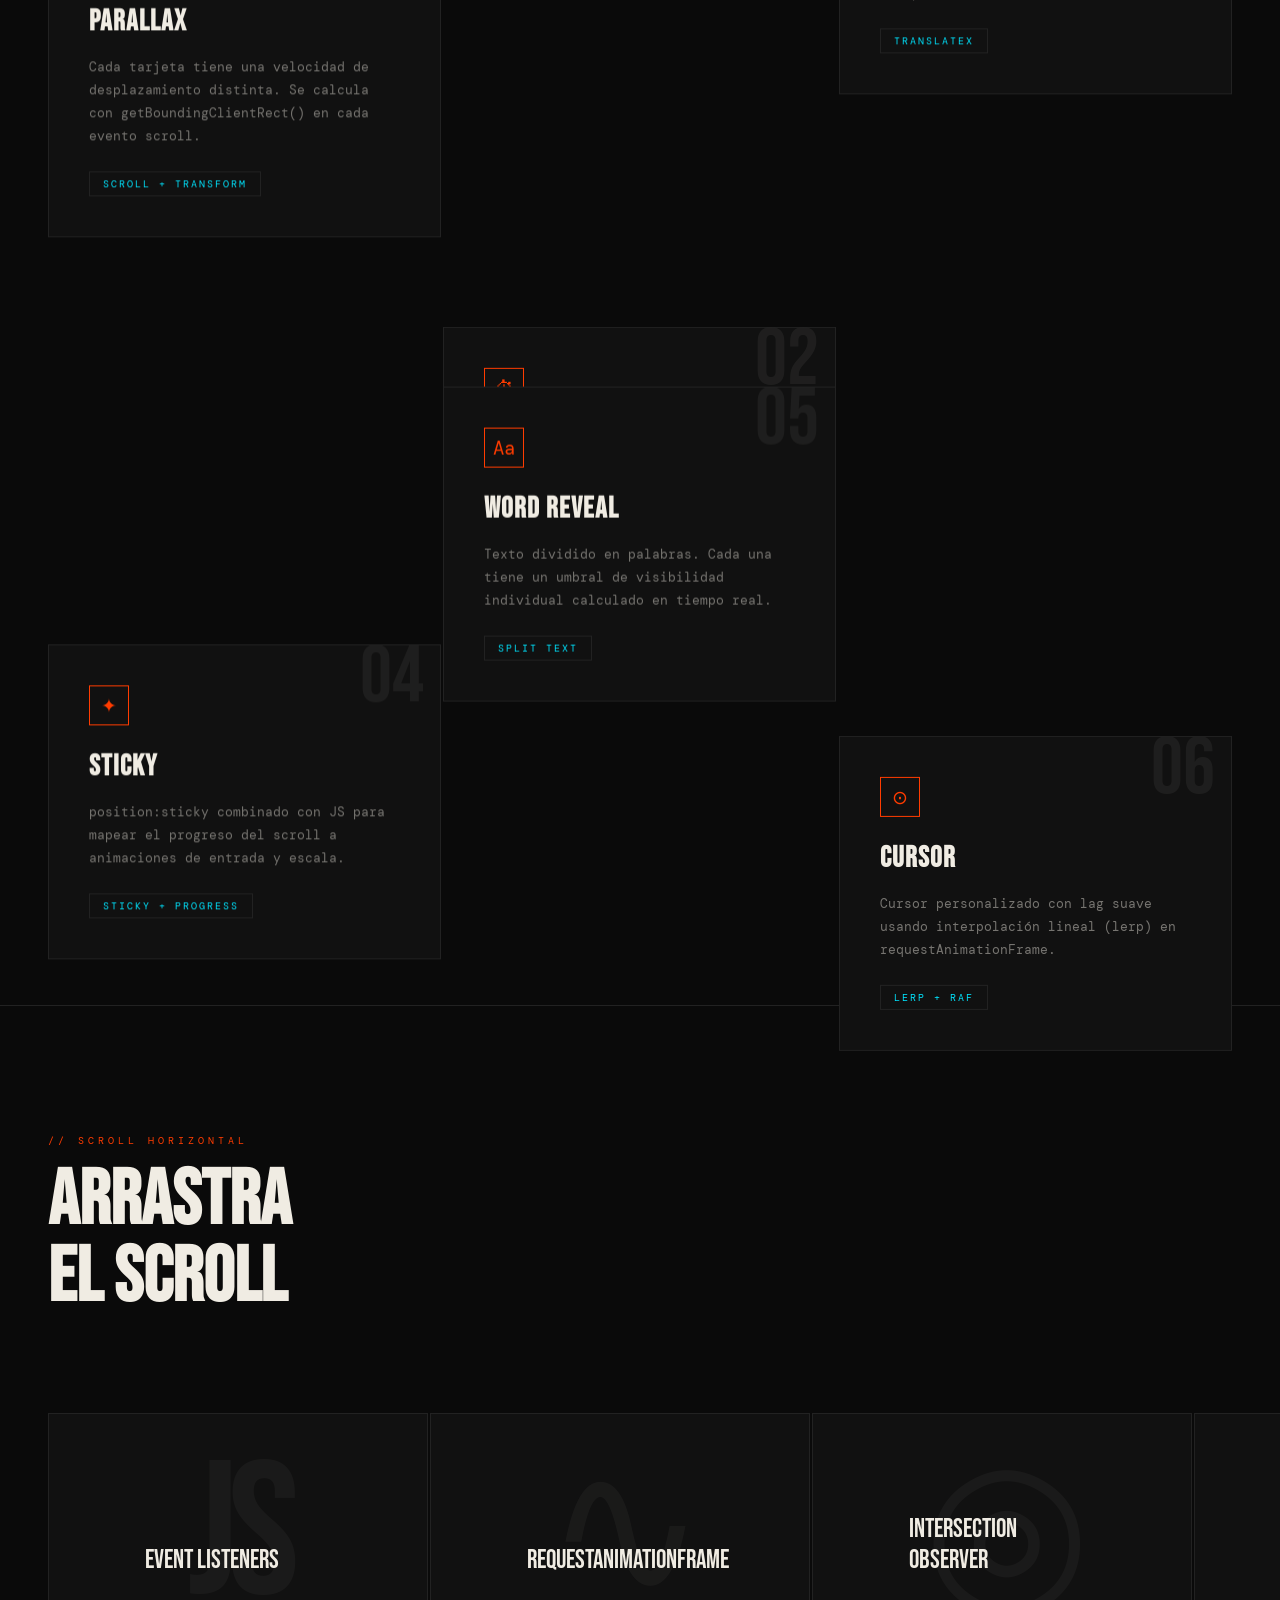
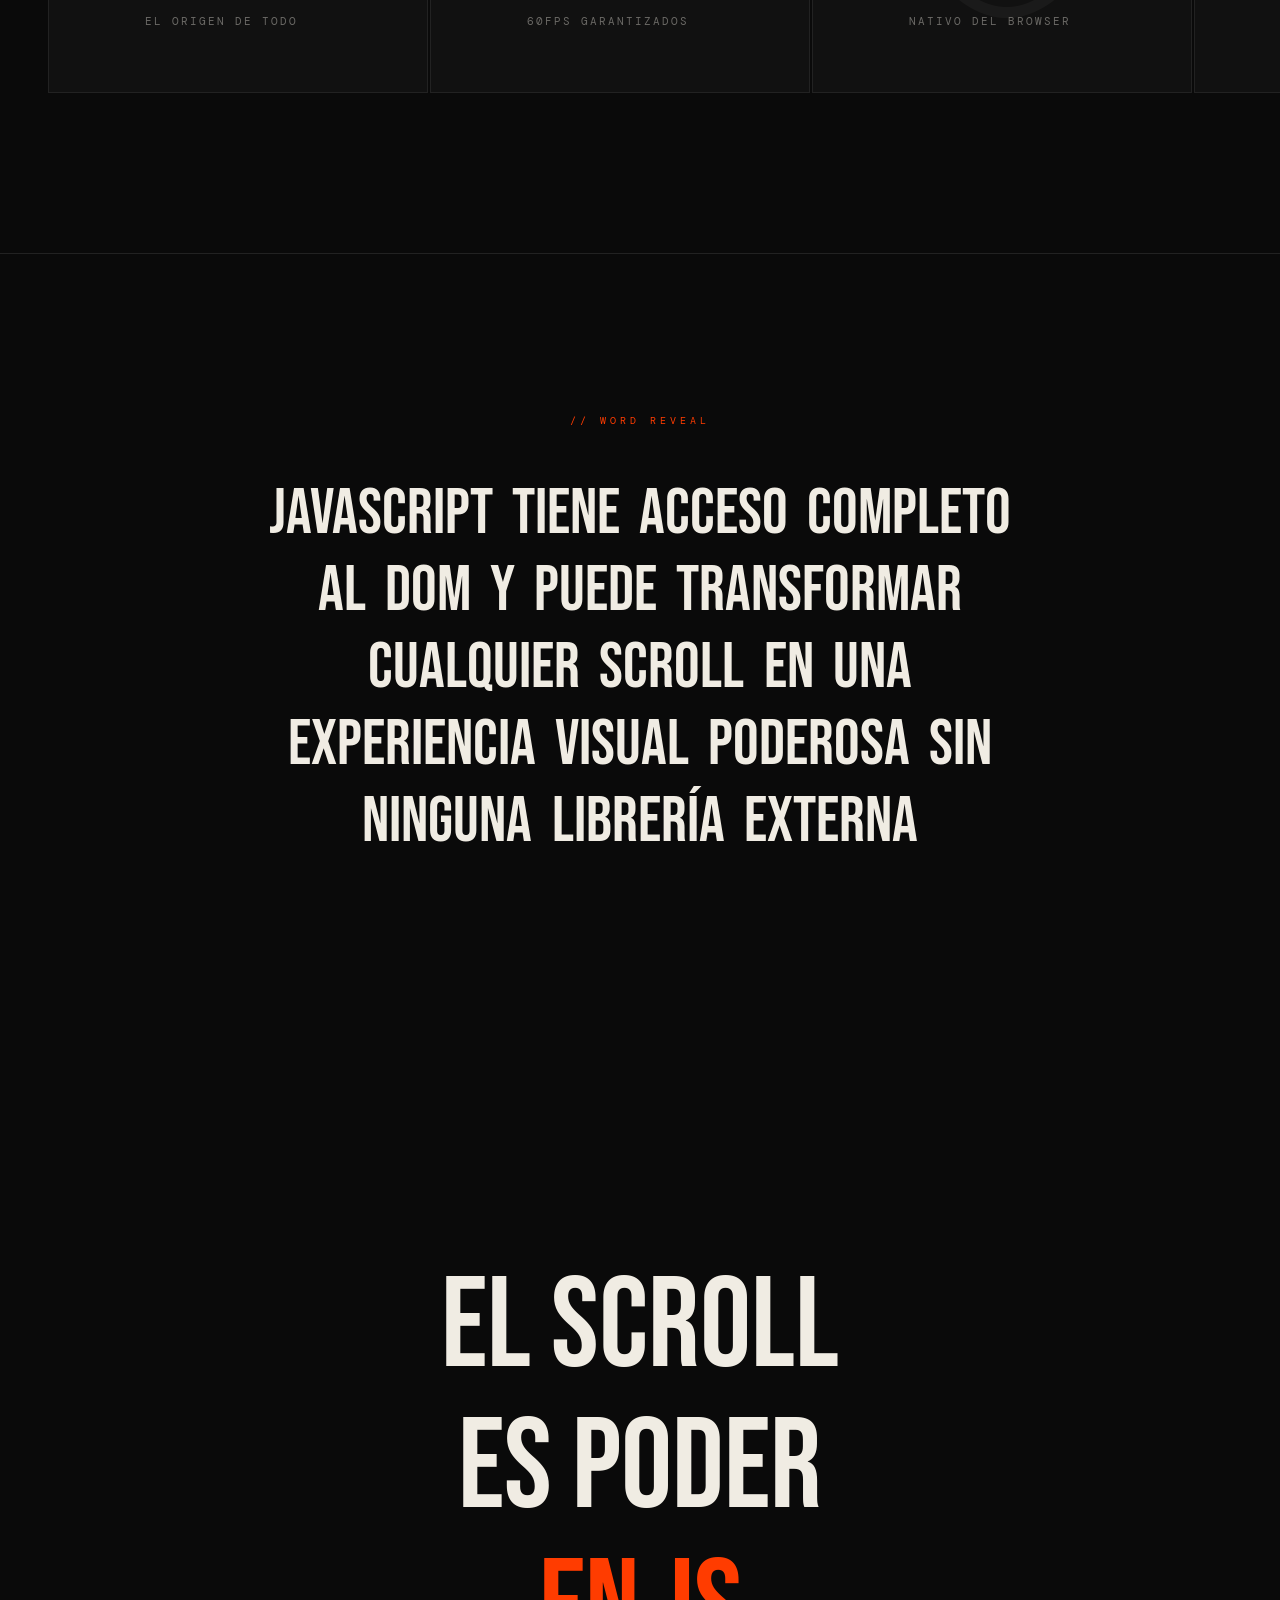
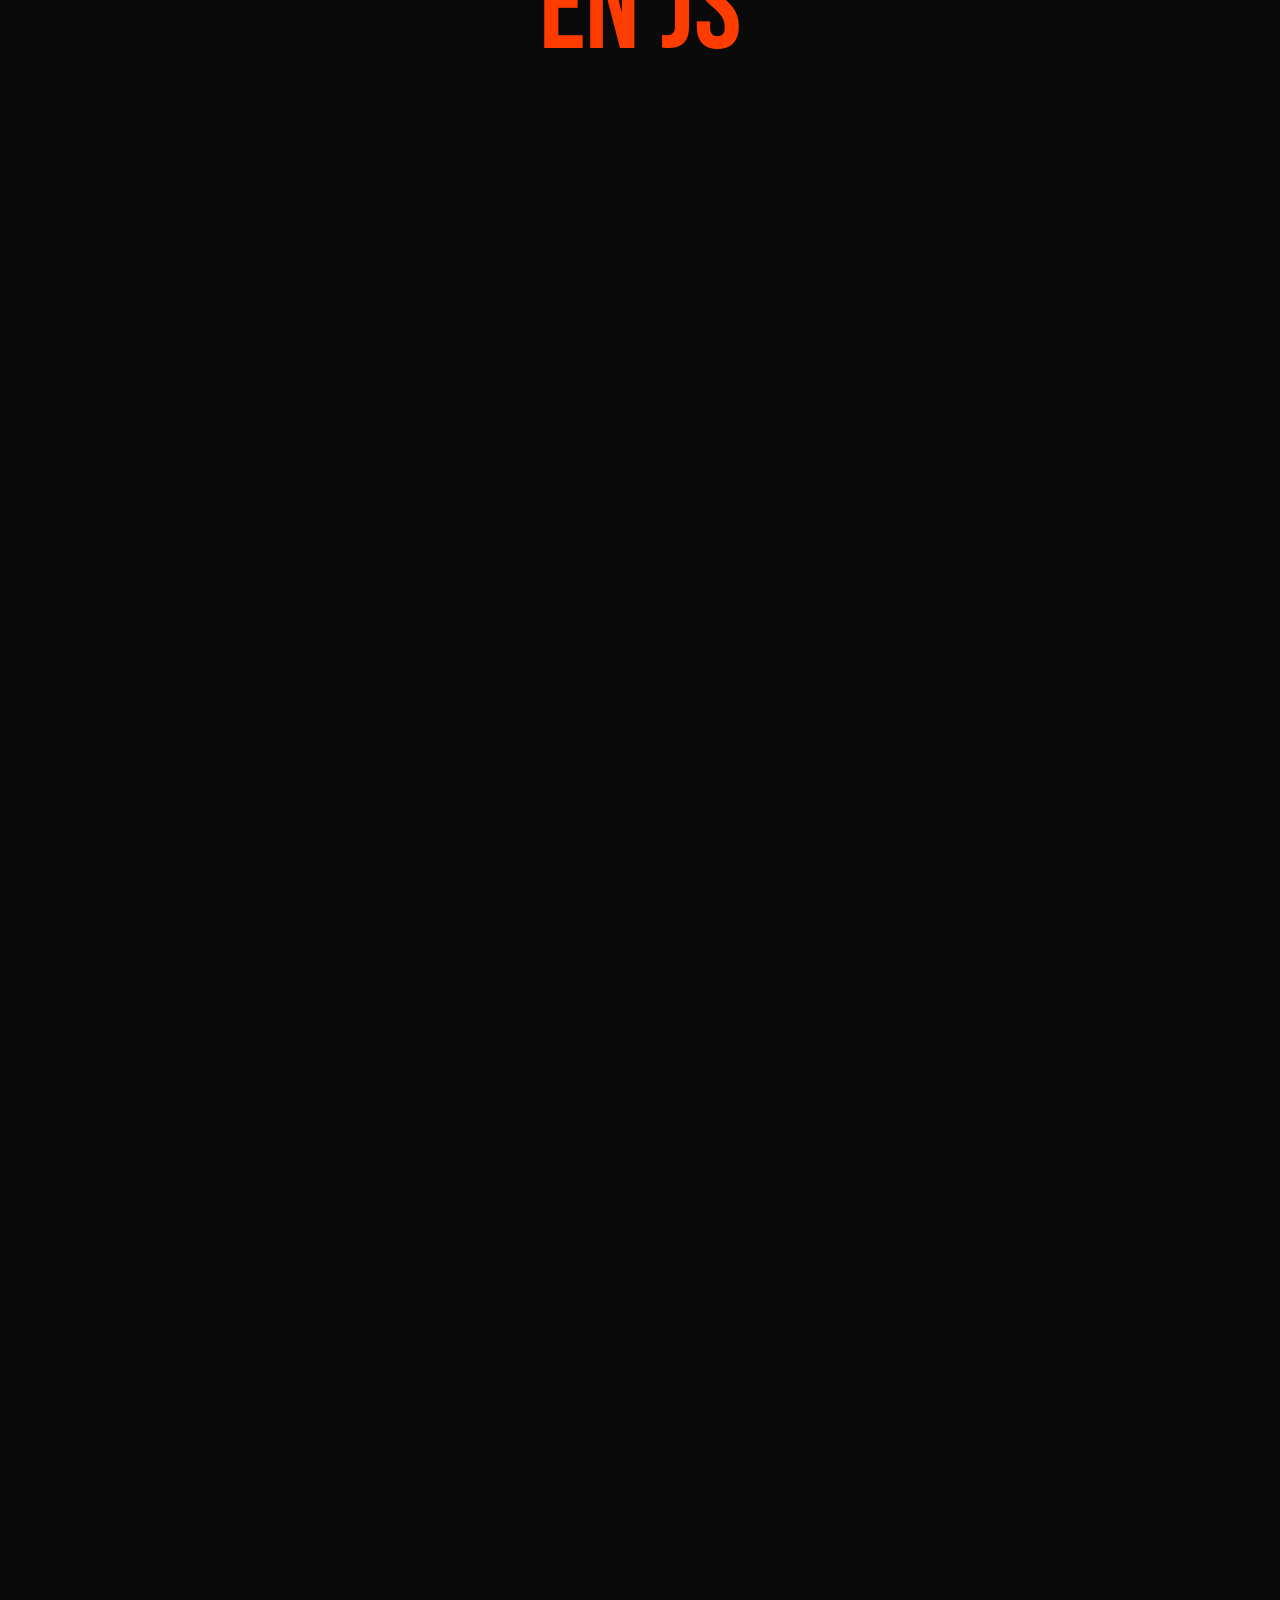
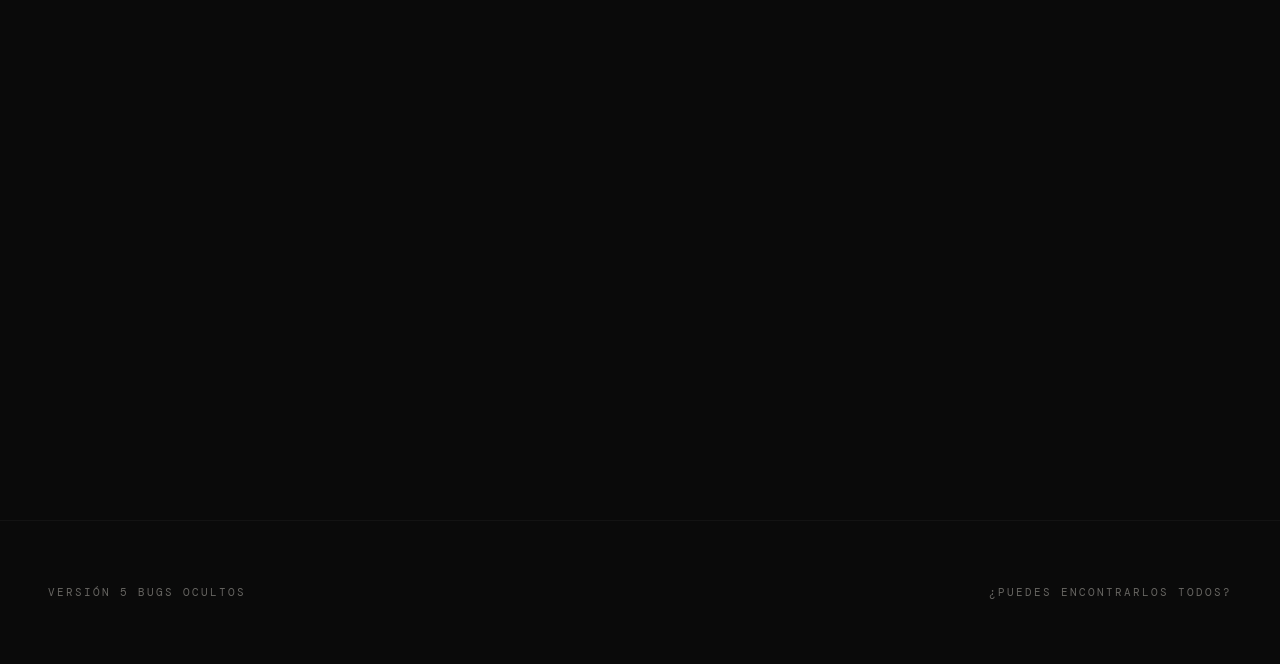
==== commit a12b19c9: "AddUL" ====
--- a/Debuggeo/index.html
+++ b/Debuggeo/index.html
@@ -11,7 +11,12 @@
     />
   </head>
   <body>
-
+<ul>
+  <li></li>
+  <li></li>
+  <li></li>
+  <li></li>
+</ul>
 
     <div>
       <h2>cambio</h2>
